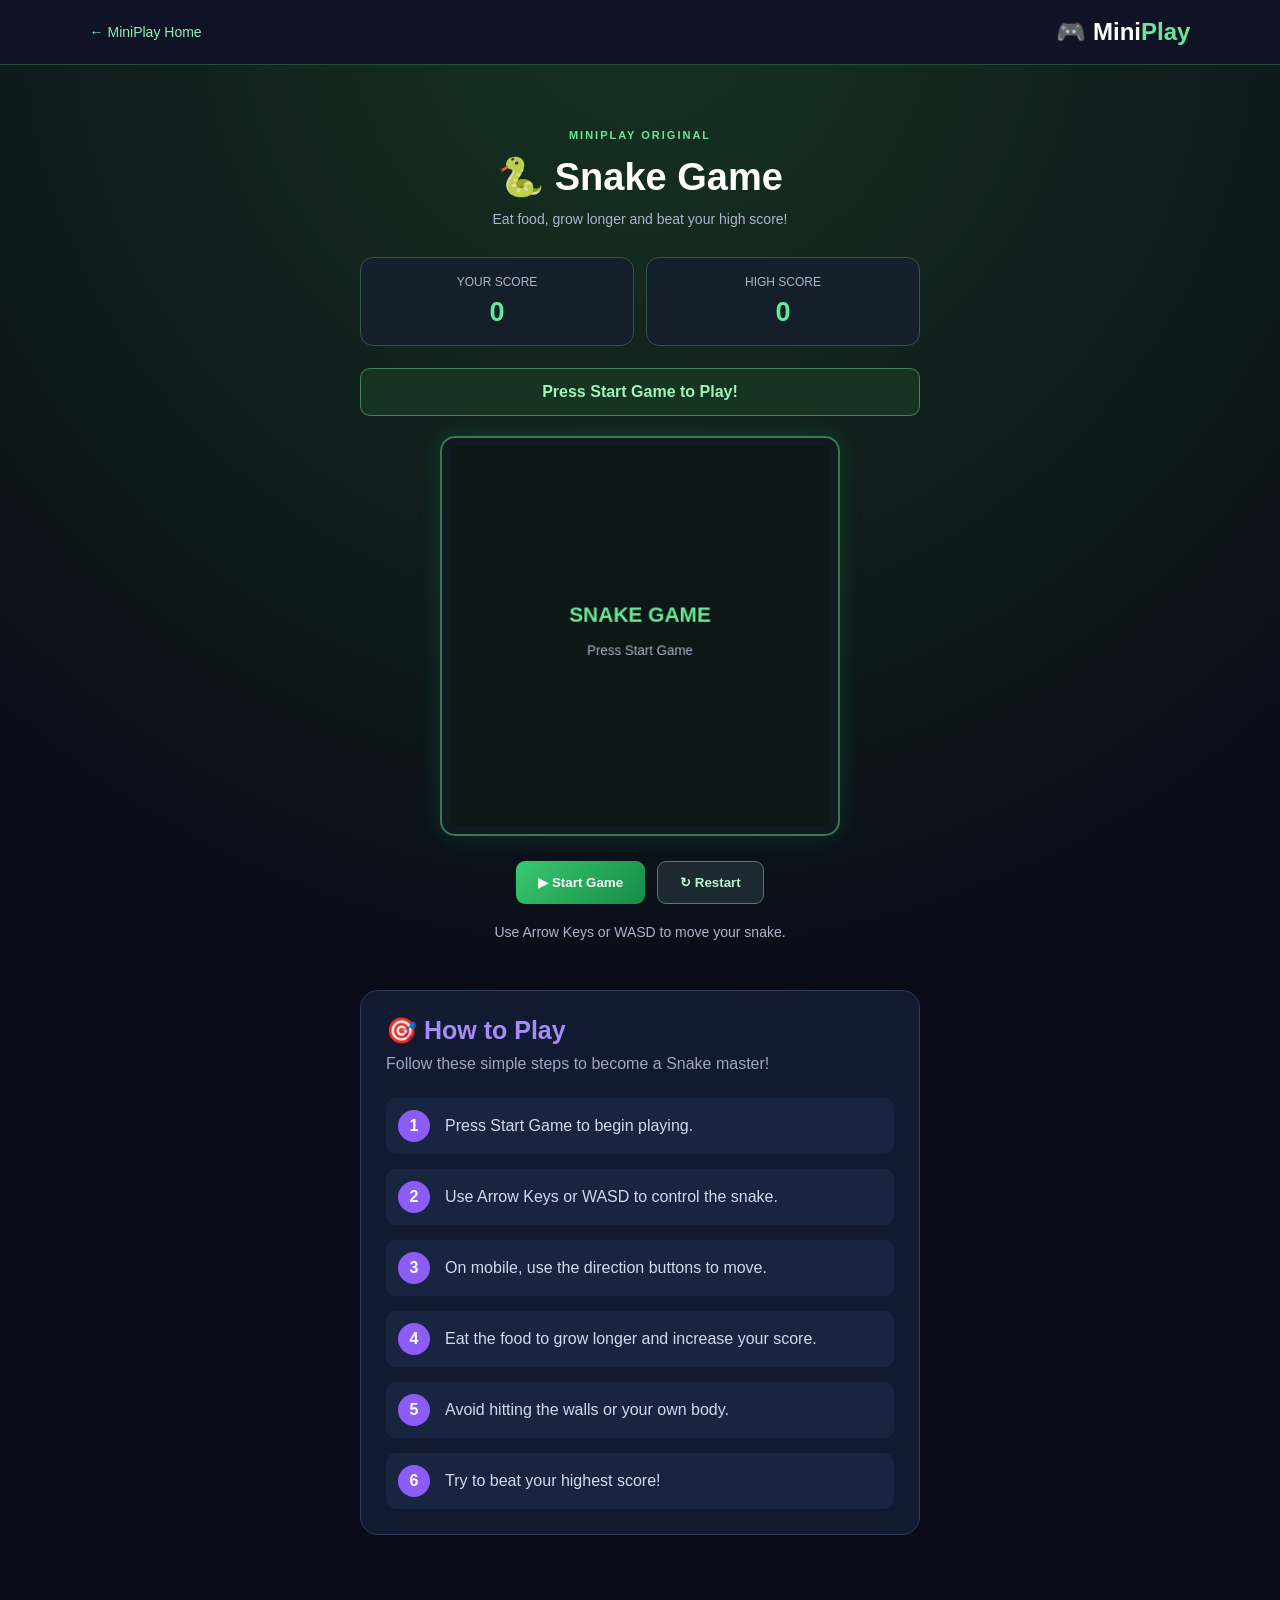
==== snake.html @ de9e0b27 "Initial commit" ====
<!DOCTYPE html>
<html lang="en">

<head>
    <meta charset="UTF-8">
    <meta name="viewport" content="width=device-width, initial-scale=1.0">

    <title>Snake Game | MiniPlay</title>

    <link rel="stylesheet" href="snake.css">
</head>

<body>

    <header class="topbar">
        <a href="index.html" class="back-link">← MiniPlay Home</a>
        <h2>🎮 Mini<span>Play</span></h2>
    </header>

    <main class="game-container">

        <div class="game-heading">
            <span class="tag">MINIPLAY ORIGINAL</span>
            <h1>🐍 Snake Game</h1>
            <p>Eat food, grow longer and beat your high score!</p>
        </div>

        <!-- SCOREBOARD -->

        <section class="scoreboard">

            <div class="score-card">
                <p>YOUR SCORE</p>
                <h2 id="score">0</h2>
            </div>

            <div class="score-card">
                <p>HIGH SCORE</p>
                <h2 id="highScore">0</h2>
            </div>

        </section>

        <!-- GAME STATUS -->

        <div id="gameStatus" class="game-status">
            Press Start Game to Play!
        </div>

        <!-- GAME BOARD -->

        <div class="game-board">
            <canvas id="gameCanvas" width="400" height="400"></canvas>
        </div>

        <!-- CONTROLS -->

        <div class="game-controls">

            <!-- MOBILE CONTROLS -->

            <div class="mobile-controls">

                <button class="up-btn" data-direction="UP">⬆️</button>

                <div class="middle-controls">
                    <button data-direction="LEFT">⬅️</button>
                    <button data-direction="DOWN">⬇️</button>
                    <button data-direction="RIGHT">➡️</button>
                </div>

            </div>

            <button id="startBtn" class="start-btn">
                ▶ Start Game
            </button>

            <button id="restartBtn" class="restart-btn">
                ↻ Restart
            </button>

        </div>

        <p class="game-note">
            Use Arrow Keys or WASD to move your snake.
        </p>

        <!-- HOW TO PLAY -->

        <section class="how-to-play">

            <h2>🎯 How to Play</h2>

            <p>Follow these simple steps to become a Snake master!</p>

            <div class="instructions">

                <div class="instruction-item">
                    <span>1</span>
                    <p>Press Start Game to begin playing.</p>
                </div>

                <div class="instruction-item">
                    <span>2</span>
                    <p>Use Arrow Keys or WASD to control the snake.</p>
                </div>

                <div class="instruction-item">
                    <span>3</span>
                    <p>On mobile, use the direction buttons to move.</p>
                </div>

                <div class="instruction-item">
                    <span>4</span>
                    <p>Eat the food to grow longer and increase your score.</p>
                </div>

                <div class="instruction-item">
                    <span>5</span>
                    <p>Avoid hitting the walls or your own body.</p>
                </div>

                <div class="instruction-item">
                    <span>6</span>
                    <p>Try to beat your highest score!</p>
                </div>

            </div>

        </section>

    </main>

    <script src="snake.js"></script>

</body>
</html>
---- snake.css ----
* {
    margin: 0;
    padding: 0;
    box-sizing: border-box;
}

body {
    font-family: Arial, sans-serif;
    background: radial-gradient(circle at top, #173321, #090b18 60%);
    color: white;
    min-height: 100vh;
}

/* NAVBAR */

.topbar {
    background: #101326;
    border-bottom: 1px solid #294d38;
    padding: 18px 7%;
    display: flex;
    align-items: center;
    justify-content: space-between;
}

.topbar h2 span {
    color: #65e89a;
}

.back-link {
    color: #8ef0b2;
    text-decoration: none;
    font-size: 14px;
}

/* MAIN CONTAINER */

.game-container {
    max-width: 600px;
    margin: 40px auto;
    padding: 20px;
    text-align: center;
}

.tag {
    color: #65e89a;
    font-size: 11px;
    letter-spacing: 2px;
    font-weight: bold;
}

.game-heading h1 {
    font-size: 38px;
    margin: 12px 0;
}

.game-heading p,
.game-note {
    color: #aeb4ce;
    font-size: 14px;
}

/* SCOREBOARD */

.scoreboard {
    display: grid;
    grid-template-columns: repeat(2, 1fr);
    gap: 12px;
    margin: 30px 0 22px;
}

.score-card {
    padding: 17px;
    background: #151f2b;
    border: 1px solid #315840;
    border-radius: 13px;
}

.score-card p {
    color: #aeb4ce;
    font-size: 12px;
    margin-bottom: 8px;
}

.score-card h2 {
    color: #65e89a;
    font-size: 27px;
}

/* GAME STATUS */

.game-status {
    background: #173321;
    border: 1px solid #43845b;
    color: #9cf5b9;
    border-radius: 10px;
    padding: 14px;
    margin-bottom: 20px;
    font-weight: bold;
}

/* GAME BOARD */

.game-board {
    max-width: 400px;
    width: 100%;
    margin: auto;
    padding: 8px;
    background: #101a20;
    border: 2px solid #3a7950;
    border-radius: 15px;
    box-shadow: 0 0 25px #36e87822;
    overflow: hidden;
}

#gameCanvas {
    display: block;
    width: 100%;
    height: auto;
    background: #0c1716;
    border-radius: 8px;
}

/* BUTTONS */

.game-controls {
    display: flex;
    justify-content: center;
    flex-wrap: wrap;
    gap: 12px;
    margin: 25px 0 18px;
}

.game-controls button {
    padding: 13px 22px;
    border-radius: 9px;
    font-weight: bold;
    cursor: pointer;
    transition: 0.25s;
}

.start-btn {
    background: linear-gradient(135deg, #39c96e, #168b48);
    color: white;
    border: none;
}

.restart-btn {
    background: #1c2931;
    color: #b9f5cd;
    border: 1px solid #43845b;
}

.game-controls button:hover {
    transform: translateY(-3px);
    filter: brightness(1.2);
}

/* NOTE */

.game-note {
    margin-top: 20px;
}

/* MOBILE */

@media (max-width: 500px) {

    .game-container {
        margin: 20px auto;
        padding: 14px;
    }

    .game-heading h1 {
        font-size: 30px;
    }

    .game-board {
        padding: 5px;
    }

    .topbar {
        padding: 16px 5%;
    }
}
/* MOBILE DIRECTION CONTROLS */

.mobile-controls {
    display: none;
    margin: 20px auto;
    max-width: 220px;
    flex-direction: column;
    align-items: center;
    gap: 8px;
}

.middle-controls {
    display: flex;
    justify-content: center;
    gap: 8px;
}

.mobile-controls button {
    width: 58px;
    height: 52px;
    border-radius: 12px;
    border: 1px solid #43845b;
    background: #172b20;
    color: #a8ffc1;
    font-size: 22px;
    cursor: pointer;
    touch-action: manipulation;
}

.mobile-controls button:active {
    background: #28643d;
    transform: scale(0.95);
}

@media (max-width: 700px) {
    .mobile-controls {
        display: flex;
    }
}
/* ===== HOW TO PLAY SECTION ===== */

.how-to-play {
    width: 100%;
    max-width: 650px;
    margin: 50px auto 20px;
    padding: 25px;
    background: #111a30;
    border: 1px solid #303b5c;
    border-radius: 18px;
    text-align: left;
}

.how-to-play h2 {
    color: #a78bfa;
    font-size: 25px;
    margin-bottom: 10px;
}

.how-to-play > p {
    color: #9ca8c2;
    margin-bottom: 25px;
}

.instructions {
    display: flex;
    flex-direction: column;
    gap: 15px;
}

.instruction-item {
    display: flex;
    align-items: center;
    gap: 15px;
    padding: 12px;
    background: #192440;
    border-radius: 10px;
    transition: 0.25s ease;
}

.instruction-item:hover {
    transform: translateX(5px);
    background: #202d4c;
}

.instruction-item span {
    min-width: 32px;
    height: 32px;
    display: flex;
    align-items: center;
    justify-content: center;
    background: #8b5cf6;
    color: white;
    border-radius: 50%;
    font-weight: bold;
}

.instruction-item p {
    color: #d1d9ee;
    line-height: 1.5;
    margin: 0;
}

@media (max-width: 600px) {
    .how-to-play {
        padding: 18px;
        margin-top: 35px;
    }

    .how-to-play h2 {
        font-size: 21px;
    }

    .instruction-item {
        align-items: flex-start;
    }
}
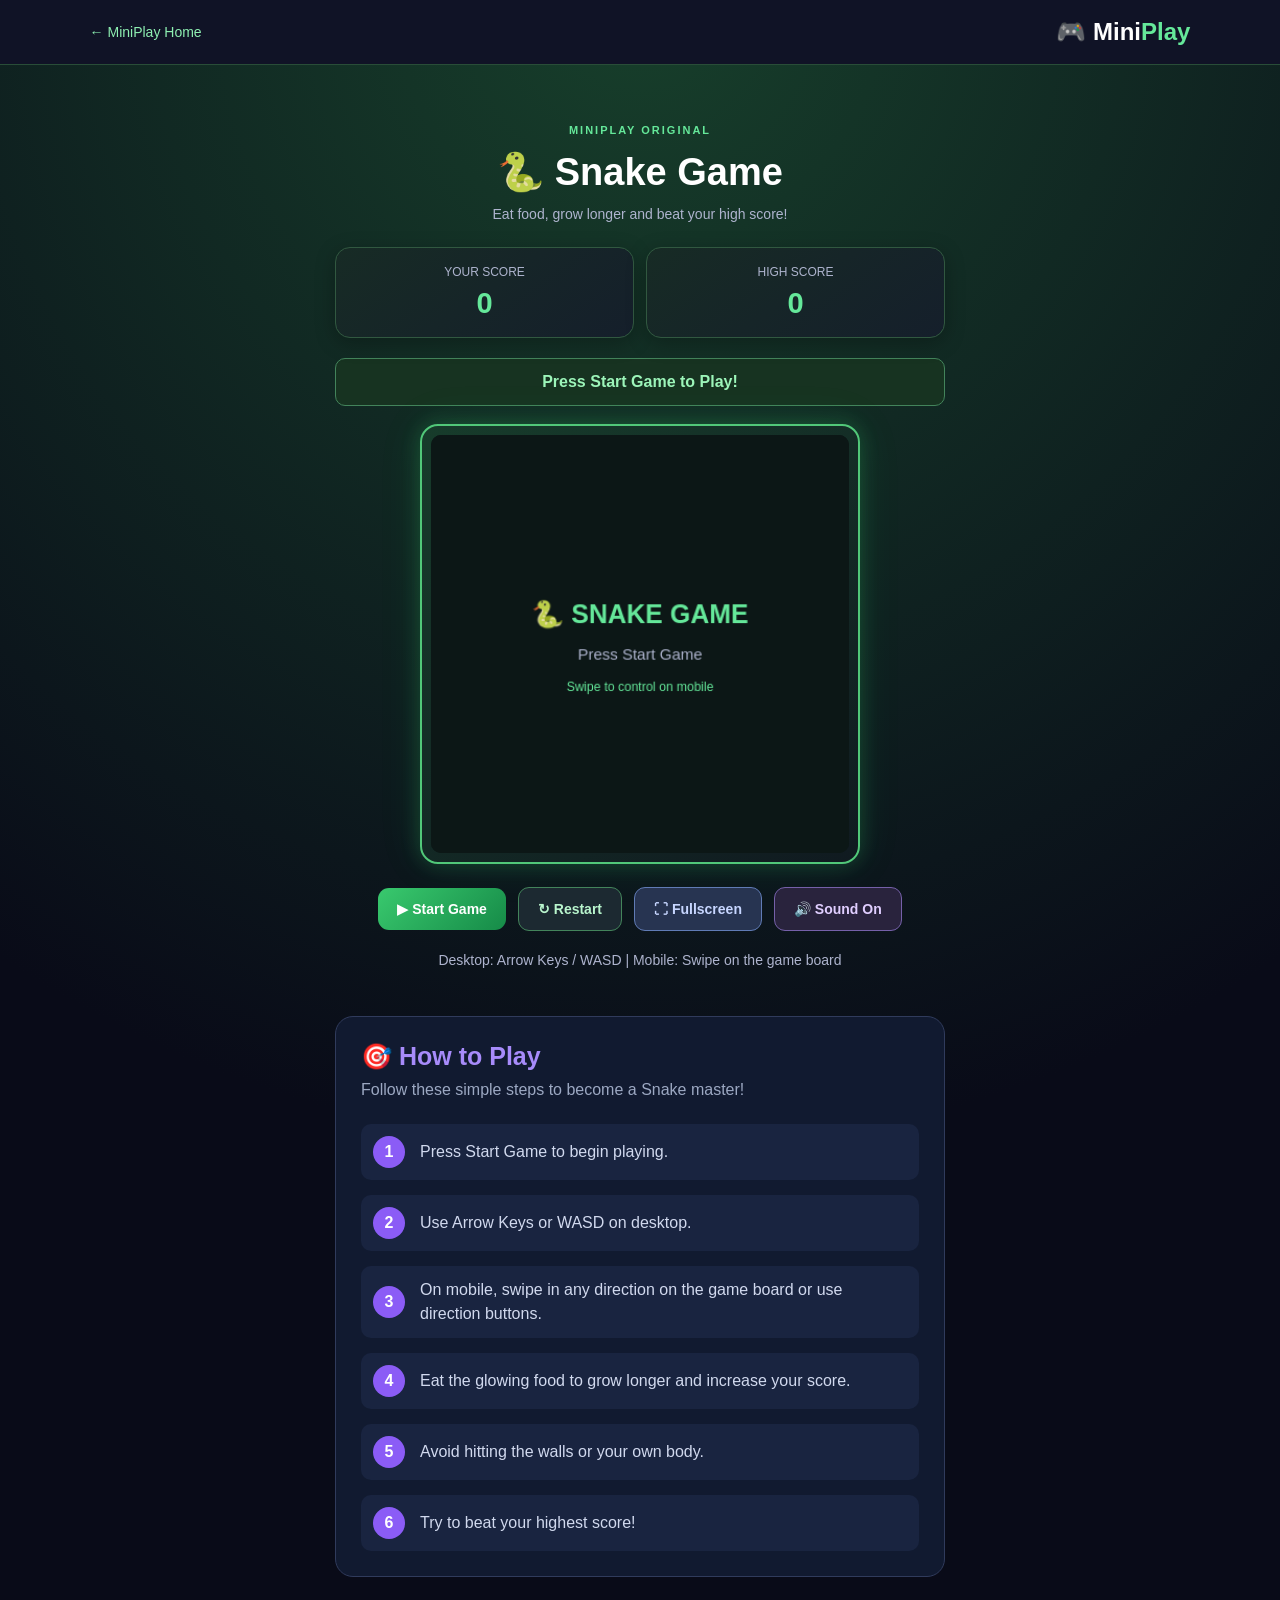
==== commit 017b8bdd: "Updated Snake Game" ====
--- a/snake.html
+++ b/snake.html
@@ -1,4 +1,3 @@
-
 <!DOCTYPE html>
 <html lang="en">
 
@@ -6,6 +5,7 @@
     <meta charset="UTF-8">
     <meta name="viewport" content="width=device-width, initial-scale=1.0">
 
+    <meta name="theme-color" content="#090b18">
     <title>Snake Game | MiniPlay</title>
 
     <link rel="stylesheet" href="snake.css">
@@ -50,24 +50,28 @@
 
         <!-- GAME BOARD -->
 
-        <div class="game-board">
+        <div class="game-board" id="gameBoard">
+
             <canvas id="gameCanvas" width="400" height="400"></canvas>
+
         </div>
 
         <!-- CONTROLS -->
 
         <div class="game-controls">
 
-            <!-- MOBILE CONTROLS -->
-
             <div class="mobile-controls">
 
-                <button class="up-btn" data-direction="UP">⬆️</button>
+                <button class="up-btn" data-direction="UP" aria-label="Move up">⬆️</button>
 
                 <div class="middle-controls">
-                    <button data-direction="LEFT">⬅️</button>
-                    <button data-direction="DOWN">⬇️</button>
-                    <button data-direction="RIGHT">➡️</button>
+
+                    <button data-direction="LEFT" aria-label="Move left">⬅️</button>
+
+                    <button data-direction="DOWN" aria-label="Move down">⬇️</button>
+
+                    <button data-direction="RIGHT" aria-label="Move right">➡️</button>
+
                 </div>
 
             </div>
@@ -80,10 +84,18 @@
                 ↻ Restart
             </button>
 
+            <button id="fullscreenBtn" class="fullscreen-btn">
+                ⛶ Fullscreen
+            </button>
+
+            <button id="soundBtn" class="sound-btn">
+                🔊 Sound On
+            </button>
+
         </div>
 
         <p class="game-note">
-            Use Arrow Keys or WASD to move your snake.
+            Desktop: Arrow Keys / WASD | Mobile: Swipe on the game board
         </p>
 
         <!-- HOW TO PLAY -->
@@ -103,17 +115,17 @@
 
                 <div class="instruction-item">
                     <span>2</span>
-                    <p>Use Arrow Keys or WASD to control the snake.</p>
+                    <p>Use Arrow Keys or WASD on desktop.</p>
                 </div>
 
                 <div class="instruction-item">
                     <span>3</span>
-                    <p>On mobile, use the direction buttons to move.</p>
+                    <p>On mobile, swipe in any direction on the game board or use direction buttons.</p>
                 </div>
 
                 <div class="instruction-item">
                     <span>4</span>
-                    <p>Eat the food to grow longer and increase your score.</p>
+                    <p>Eat the glowing food to grow longer and increase your score.</p>
                 </div>
 
                 <div class="instruction-item">
@@ -135,4 +147,4 @@
     <script src="snake.js"></script>
 
 </body>
-</html>
+</html>
--- a/snake.css
+++ b/snake.css
@@ -7,9 +7,13 @@
 
 body {
     font-family: Arial, sans-serif;
-    background: radial-gradient(circle at top, #173321, #090b18 60%);
+    background: radial-gradient(circle at top, #173f2b, #090b18 65%);
     color: white;
     min-height: 100vh;
+}
+
+body, button {
+    -webkit-tap-highlight-color: transparent;
 }
 
 /* NAVBAR */
@@ -36,8 +40,8 @@
 /* MAIN CONTAINER */
 
 .game-container {
-    max-width: 600px;
-    margin: 40px auto;
+    max-width: 650px;
+    margin: 35px auto;
     padding: 20px;
     text-align: center;
 }
@@ -66,14 +70,15 @@
     display: grid;
     grid-template-columns: repeat(2, 1fr);
     gap: 12px;
-    margin: 30px 0 22px;
+    margin: 25px 0 20px;
 }
 
 .score-card {
     padding: 17px;
-    background: #151f2b;
+    background: linear-gradient(145deg, #172b25, #151f2b);
     border: 1px solid #315840;
-    border-radius: 13px;
+    border-radius: 15px;
+    box-shadow: 0 5px 20px #0004;
 }
 
 .score-card p {
@@ -84,7 +89,7 @@
 
 .score-card h2 {
     color: #65e89a;
-    font-size: 27px;
+    font-size: 29px;
 }
 
 /* GAME STATUS */
@@ -95,22 +100,26 @@
     color: #9cf5b9;
     border-radius: 10px;
     padding: 14px;
-    margin-bottom: 20px;
+    margin-bottom: 18px;
     font-weight: bold;
 }
 
 /* GAME BOARD */
 
 .game-board {
-    max-width: 400px;
     width: 100%;
+    max-width: 440px;
     margin: auto;
-    padding: 8px;
-    background: #101a20;
-    border: 2px solid #3a7950;
-    border-radius: 15px;
-    box-shadow: 0 0 25px #36e87822;
+    padding: 9px;
+    background: linear-gradient(145deg, #173c2b, #101a20);
+    border: 2px solid #51c879;
+    border-radius: 18px;
+    box-shadow:
+        0 0 20px #36e87833,
+        0 0 45px #36e87818;
     overflow: hidden;
+    touch-action: none;
+    user-select: none;
 }
 
 #gameCanvas {
@@ -118,7 +127,8 @@
     width: 100%;
     height: auto;
     background: #0c1716;
-    border-radius: 8px;
+    border-radius: 10px;
+    touch-action: none;
 }
 
 /* BUTTONS */
@@ -126,17 +136,19 @@
 .game-controls {
     display: flex;
     justify-content: center;
+    align-items: center;
     flex-wrap: wrap;
     gap: 12px;
-    margin: 25px 0 18px;
+    margin: 23px 0 18px;
 }
 
 .game-controls button {
-    padding: 13px 22px;
-    border-radius: 9px;
+    padding: 13px 19px;
+    border-radius: 11px;
     font-weight: bold;
+    font-size: 14px;
     cursor: pointer;
-    transition: 0.25s;
+    transition: transform 0.2s, filter 0.2s;
 }
 
 .start-btn {
@@ -151,44 +163,33 @@
     border: 1px solid #43845b;
 }
 
+.fullscreen-btn {
+    background: #273451;
+    color: #c7d6ff;
+    border: 1px solid #607bb5;
+}
+
+.sound-btn {
+    background: #29233d;
+    color: #e0ceff;
+    border: 1px solid #7560a9;
+}
+
 .game-controls button:hover {
     transform: translateY(-3px);
     filter: brightness(1.2);
 }
 
-/* NOTE */
-
-.game-note {
-    margin-top: 20px;
-}
-
-/* MOBILE */
-
-@media (max-width: 500px) {
-
-    .game-container {
-        margin: 20px auto;
-        padding: 14px;
-    }
-
-    .game-heading h1 {
-        font-size: 30px;
-    }
-
-    .game-board {
-        padding: 5px;
-    }
-
-    .topbar {
-        padding: 16px 5%;
-    }
-}
+.game-controls button:active {
+    transform: scale(0.95);
+}
+
 /* MOBILE DIRECTION CONTROLS */
 
 .mobile-controls {
     display: none;
-    margin: 20px auto;
-    max-width: 220px;
+    margin: 10px auto;
+    width: 100%;
     flex-direction: column;
     align-items: center;
     gap: 8px;
@@ -197,37 +198,60 @@
 .middle-controls {
     display: flex;
     justify-content: center;
-    gap: 8px;
+    gap: 9px;
 }
 
 .mobile-controls button {
-    width: 58px;
-    height: 52px;
-    border-radius: 12px;
+    width: 60px;
+    height: 54px;
+    border-radius: 13px;
     border: 1px solid #43845b;
-    background: #172b20;
+    background: linear-gradient(145deg, #1d4930, #172b20);
     color: #a8ffc1;
-    font-size: 22px;
+    font-size: 23px;
     cursor: pointer;
     touch-action: manipulation;
+    box-shadow: 0 4px 12px #0004;
 }
 
 .mobile-controls button:active {
     background: #28643d;
-    transform: scale(0.95);
-}
-
-@media (max-width: 700px) {
-    .mobile-controls {
-        display: flex;
-    }
-}
-/* ===== HOW TO PLAY SECTION ===== */
+    transform: scale(0.92);
+}
+
+/* NOTE */
+
+.game-note {
+    margin-top: 15px;
+    line-height: 1.6;
+}
+
+/* FULLSCREEN MODE */
+
+.game-board:fullscreen {
+    width: 100vw;
+    height: 100vh;
+    max-width: none;
+    padding: 12px;
+    border-radius: 0;
+    background: #090b18;
+    display: flex;
+    align-items: center;
+    justify-content: center;
+}
+
+.game-board:fullscreen #gameCanvas {
+    width: min(92vw, 92vh, 700px);
+    height: min(92vw, 92vh, 700px);
+    object-fit: contain;
+}
+
+/* HOW TO PLAY */
 
 .how-to-play {
     width: 100%;
     max-width: 650px;
-    margin: 50px auto 20px;
+    margin: 45px auto 20px;
     padding: 25px;
     background: #111a30;
     border: 1px solid #303b5c;
@@ -285,10 +309,43 @@
     margin: 0;
 }
 
-@media (max-width: 600px) {
+/* MOBILE RESPONSIVE */
+
+@media (max-width: 700px) {
+
+    .game-container {
+        margin: 18px auto;
+        padding: 12px;
+    }
+
+    .game-heading h1 {
+        font-size: 30px;
+    }
+
+    .game-board {
+        padding: 5px;
+        border-radius: 13px;
+    }
+
+    .mobile-controls {
+        display: flex;
+    }
+
+    .game-controls {
+        gap: 10px;
+    }
+
+    .game-controls button {
+        padding: 12px 15px;
+    }
+
+    .topbar {
+        padding: 15px 5%;
+    }
+
     .how-to-play {
         padding: 18px;
-        margin-top: 35px;
+        margin-top: 30px;
     }
 
     .how-to-play h2 {
@@ -298,4 +355,17 @@
     .instruction-item {
         align-items: flex-start;
     }
-}+}
+
+/* FULLSCREEN PHONE LAYOUT */
+
+@media (max-width: 700px) {
+    .game-board:fullscreen {
+        padding: 5px;
+    }
+
+    .game-board:fullscreen #gameCanvas {
+        width: min(96vw, 96vh);
+        height: min(96vw, 96vh);
+    }
+}
